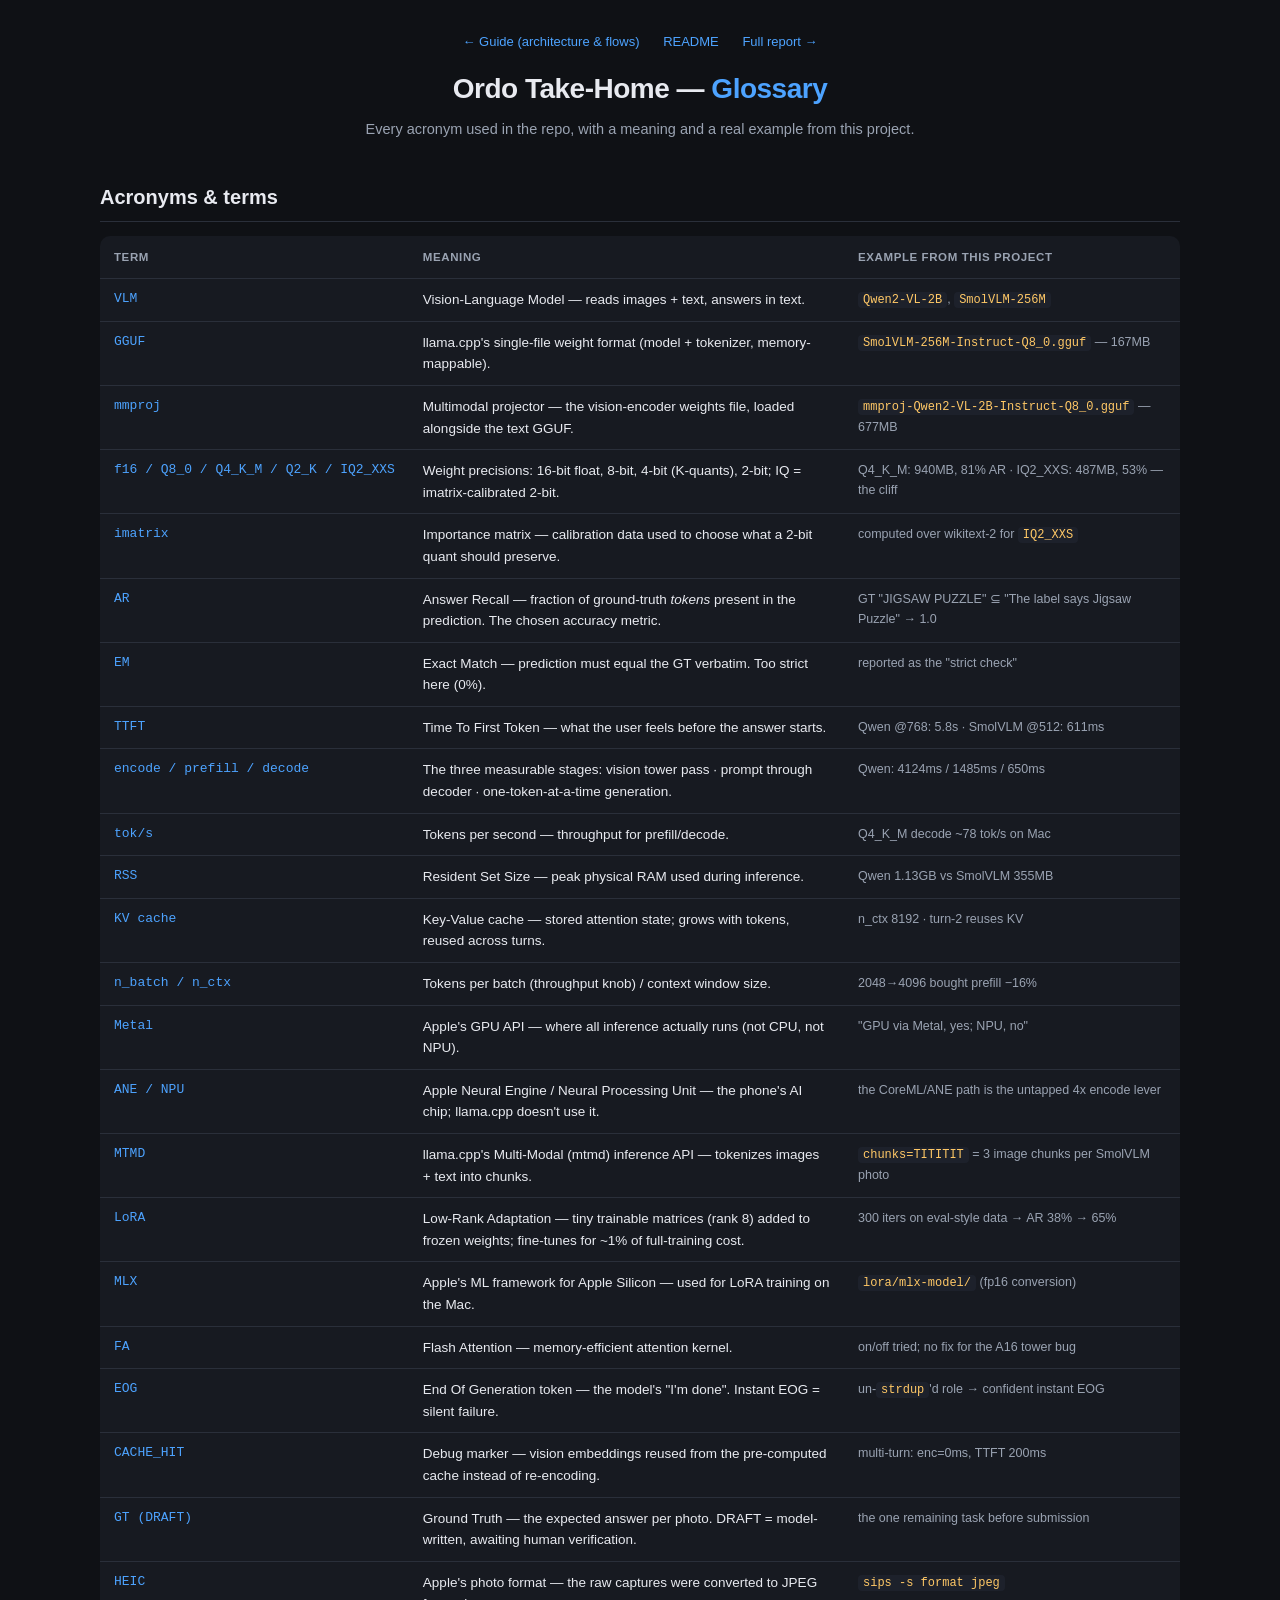
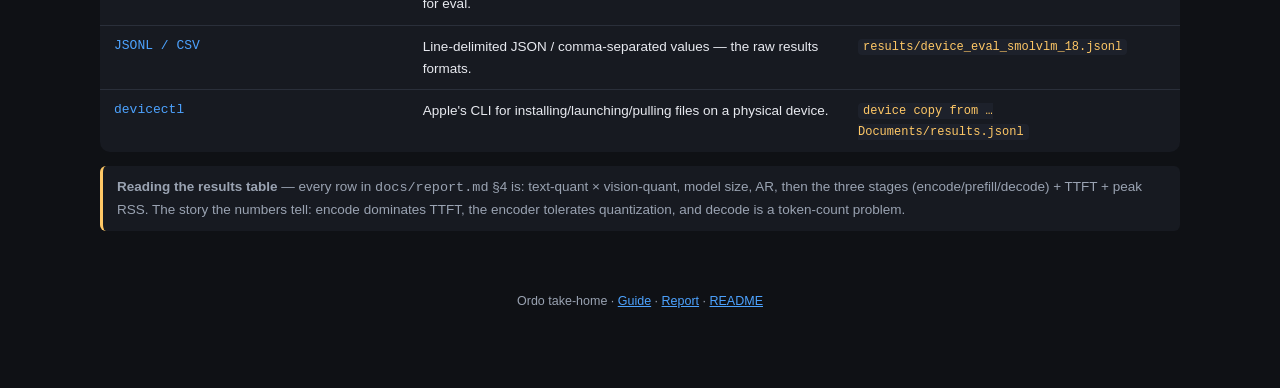
==== docs/glossary.html @ be32049b "Docs: glossary moved to docs/glossary.html (linked from guide + README); LoRA fine-tune architecture" ====
<!DOCTYPE html>
<html lang="en">
<head>
<meta charset="utf-8">
<meta name="viewport" content="width=device-width, initial-scale=1">
<title>Ordo Take-Home — Glossary</title>
<style>
  :root {
    --bg: #0f1115; --panel: #171a21; --panel2: #1d212b; --line: #2a2f3a;
    --text: #e8eaf0; --dim: #9aa3b2; --accent: #4da3ff; --accent2: #7ee2a8;
    --warn: #ffc866;
    --mono: ui-monospace, "SF Mono", Menlo, Consolas, monospace;
  }
  * { box-sizing: border-box; margin: 0; padding: 0; }
  body { background: var(--bg); color: var(--text); font: 15px/1.6 -apple-system, "Segoe UI", Roboto, sans-serif; padding: 32px 20px 80px; }
  .wrap { max-width: 1080px; margin: 0 auto; }
  header { text-align: center; margin-bottom: 32px; }
  h1 { font-size: 28px; letter-spacing: -0.5px; }
  h1 span { color: var(--accent); }
  .sub { color: var(--dim); margin-top: 6px; font-size: 14.5px; }
  .nav { margin-bottom: 14px; font-size: 13px; }
  .nav a { color: var(--accent); text-decoration: none; margin: 0 10px; }
  h2 { font-size: 20px; margin: 40px 0 14px; padding-bottom: 8px; border-bottom: 1px solid var(--line); }
  table { width: 100%; border-collapse: collapse; background: var(--panel); border-radius: 10px; overflow: hidden; }
  th { text-align: left; font-size: 11.5px; text-transform: uppercase; letter-spacing: 0.6px; color: var(--dim); padding: 12px 14px; border-bottom: 1px solid var(--line); }
  td { padding: 10px 14px; border-bottom: 1px solid var(--line); font-size: 13.5px; vertical-align: top; }
  tr:last-child td { border-bottom: none; }
  td.term { font-family: var(--mono); color: var(--accent); white-space: nowrap; font-size: 13px; }
  td.ex { color: var(--dim); font-size: 12.5px; }
  td.ex code { font-family: var(--mono); font-size: 12px; background: var(--panel2); padding: 1px 5px; border-radius: 4px; color: var(--warn); }
  td code { font-family: var(--mono); font-size: 12px; background: var(--panel2); padding: 1px 5px; border-radius: 4px; color: var(--accent); }
  .note { background: var(--panel); border-left: 3px solid var(--warn); padding: 10px 14px; border-radius: 6px; color: var(--dim); margin: 14px 0; font-size: 13.5px; }
  footer { margin-top: 60px; text-align: center; color: var(--dim); font-size: 12.5px; }
  footer a { color: var(--accent); }
</style>
</head>
<body>
<div class="wrap">

<header>
  <div class="nav">
    <a href="index.html">← Guide (architecture &amp; flows)</a>
    <a href="https://github.com/xpressabhi/ordo">README</a>
    <a href="https://github.com/xpressabhi/ordo/blob/main/docs/report.md">Full report →</a>
  </div>
  <h1>Ordo Take-Home — <span>Glossary</span></h1>
  <div class="sub">Every acronym used in the repo, with a meaning and a real example from this project.</div>
</header>

<h2>Acronyms &amp; terms</h2>
<table>
  <tr><th>Term</th><th>Meaning</th><th>Example from this project</th></tr>
  <tr><td class="term">VLM</td><td>Vision-Language Model — reads images + text, answers in text.</td><td class="ex"><code>Qwen2-VL-2B</code>, <code>SmolVLM-256M</code></td></tr>
  <tr><td class="term">GGUF</td><td>llama.cpp's single-file weight format (model + tokenizer, memory-mappable).</td><td class="ex"><code>SmolVLM-256M-Instruct-Q8_0.gguf</code> — 167MB</td></tr>
  <tr><td class="term">mmproj</td><td>Multimodal projector — the vision-encoder weights file, loaded alongside the text GGUF.</td><td class="ex"><code>mmproj-Qwen2-VL-2B-Instruct-Q8_0.gguf</code> — 677MB</td></tr>
  <tr><td class="term">f16 / Q8_0 / Q4_K_M / Q2_K / IQ2_XXS</td><td>Weight precisions: 16-bit float, 8-bit, 4-bit (K-quants), 2-bit; IQ = imatrix-calibrated 2-bit.</td><td class="ex">Q4_K_M: 940MB, 81% AR · IQ2_XXS: 487MB, 53% — the cliff</td></tr>
  <tr><td class="term">imatrix</td><td>Importance matrix — calibration data used to choose what a 2-bit quant should preserve.</td><td class="ex">computed over wikitext-2 for <code>IQ2_XXS</code></td></tr>
  <tr><td class="term">AR</td><td>Answer Recall — fraction of ground-truth <i>tokens</i> present in the prediction. The chosen accuracy metric.</td><td class="ex">GT "JIGSAW PUZZLE" ⊆ "The label says Jigsaw Puzzle" → 1.0</td></tr>
  <tr><td class="term">EM</td><td>Exact Match — prediction must equal the GT verbatim. Too strict here (0%).</td><td class="ex">reported as the "strict check"</td></tr>
  <tr><td class="term">TTFT</td><td>Time To First Token — what the user feels before the answer starts.</td><td class="ex">Qwen @768: 5.8s · SmolVLM @512: 611ms</td></tr>
  <tr><td class="term">encode / prefill / decode</td><td>The three measurable stages: vision tower pass · prompt through decoder · one-token-at-a-time generation.</td><td class="ex">Qwen: 4124ms / 1485ms / 650ms</td></tr>
  <tr><td class="term">tok/s</td><td>Tokens per second — throughput for prefill/decode.</td><td class="ex">Q4_K_M decode ~78 tok/s on Mac</td></tr>
  <tr><td class="term">RSS</td><td>Resident Set Size — peak physical RAM used during inference.</td><td class="ex">Qwen 1.13GB vs SmolVLM 355MB</td></tr>
  <tr><td class="term">KV cache</td><td>Key-Value cache — stored attention state; grows with tokens, reused across turns.</td><td class="ex">n_ctx 8192 · turn-2 reuses KV</td></tr>
  <tr><td class="term">n_batch / n_ctx</td><td>Tokens per batch (throughput knob) / context window size.</td><td class="ex">2048→4096 bought prefill −16%</td></tr>
  <tr><td class="term">Metal</td><td>Apple's GPU API — where all inference actually runs (not CPU, not NPU).</td><td class="ex">"GPU via Metal, yes; NPU, no"</td></tr>
  <tr><td class="term">ANE / NPU</td><td>Apple Neural Engine / Neural Processing Unit — the phone's AI chip; llama.cpp doesn't use it.</td><td class="ex">the CoreML/ANE path is the untapped 4x encode lever</td></tr>
  <tr><td class="term">MTMD</td><td>llama.cpp's Multi-Modal (mtmd) inference API — tokenizes images + text into chunks.</td><td class="ex"><code>chunks=TITITIT</code> = 3 image chunks per SmolVLM photo</td></tr>
  <tr><td class="term">LoRA</td><td>Low-Rank Adaptation — tiny trainable matrices (rank 8) added to frozen weights; fine-tunes for ~1% of full-training cost.</td><td class="ex">300 iters on eval-style data → AR 38% → 65%</td></tr>
  <tr><td class="term">MLX</td><td>Apple's ML framework for Apple Silicon — used for LoRA training on the Mac.</td><td class="ex"><code>lora/mlx-model/</code> (fp16 conversion)</td></tr>
  <tr><td class="term">FA</td><td>Flash Attention — memory-efficient attention kernel.</td><td class="ex">on/off tried; no fix for the A16 tower bug</td></tr>
  <tr><td class="term">EOG</td><td>End Of Generation token — the model's "I'm done". Instant EOG = silent failure.</td><td class="ex">un-<code>strdup</code>'d role → confident instant EOG</td></tr>
  <tr><td class="term">CACHE_HIT</td><td>Debug marker — vision embeddings reused from the pre-computed cache instead of re-encoding.</td><td class="ex">multi-turn: enc=0ms, TTFT 200ms</td></tr>
  <tr><td class="term">GT (DRAFT)</td><td>Ground Truth — the expected answer per photo. DRAFT = model-written, awaiting human verification.</td><td class="ex">the one remaining task before submission</td></tr>
  <tr><td class="term">HEIC</td><td>Apple's photo format — the raw captures were converted to JPEG for eval.</td><td class="ex"><code>sips -s format jpeg</code></td></tr>
  <tr><td class="term">JSONL / CSV</td><td>Line-delimited JSON / comma-separated values — the raw results formats.</td><td class="ex"><code>results/device_eval_smolvlm_18.jsonl</code></td></tr>
  <tr><td class="term">devicectl</td><td>Apple's CLI for installing/launching/pulling files on a physical device.</td><td class="ex"><code>device copy from … Documents/results.jsonl</code></td></tr>
</table>

<div class="note"><b>Reading the results table</b> — every row in <code>docs/report.md</code> §4 is: text-quant × vision-quant, model size, AR, then the three stages (encode/prefill/decode) + TTFT + peak RSS. The story the numbers tell: encode dominates TTFT, the encoder tolerates quantization, and decode is a token-count problem.</div>

<footer>
  Ordo take-home · <a href="index.html">Guide</a> · <a href="https://github.com/xpressabhi/ordo/blob/main/docs/report.md">Report</a> · <a href="https://github.com/xpressabhi/ordo">README</a>
</footer>

</div>
</body>
</html>
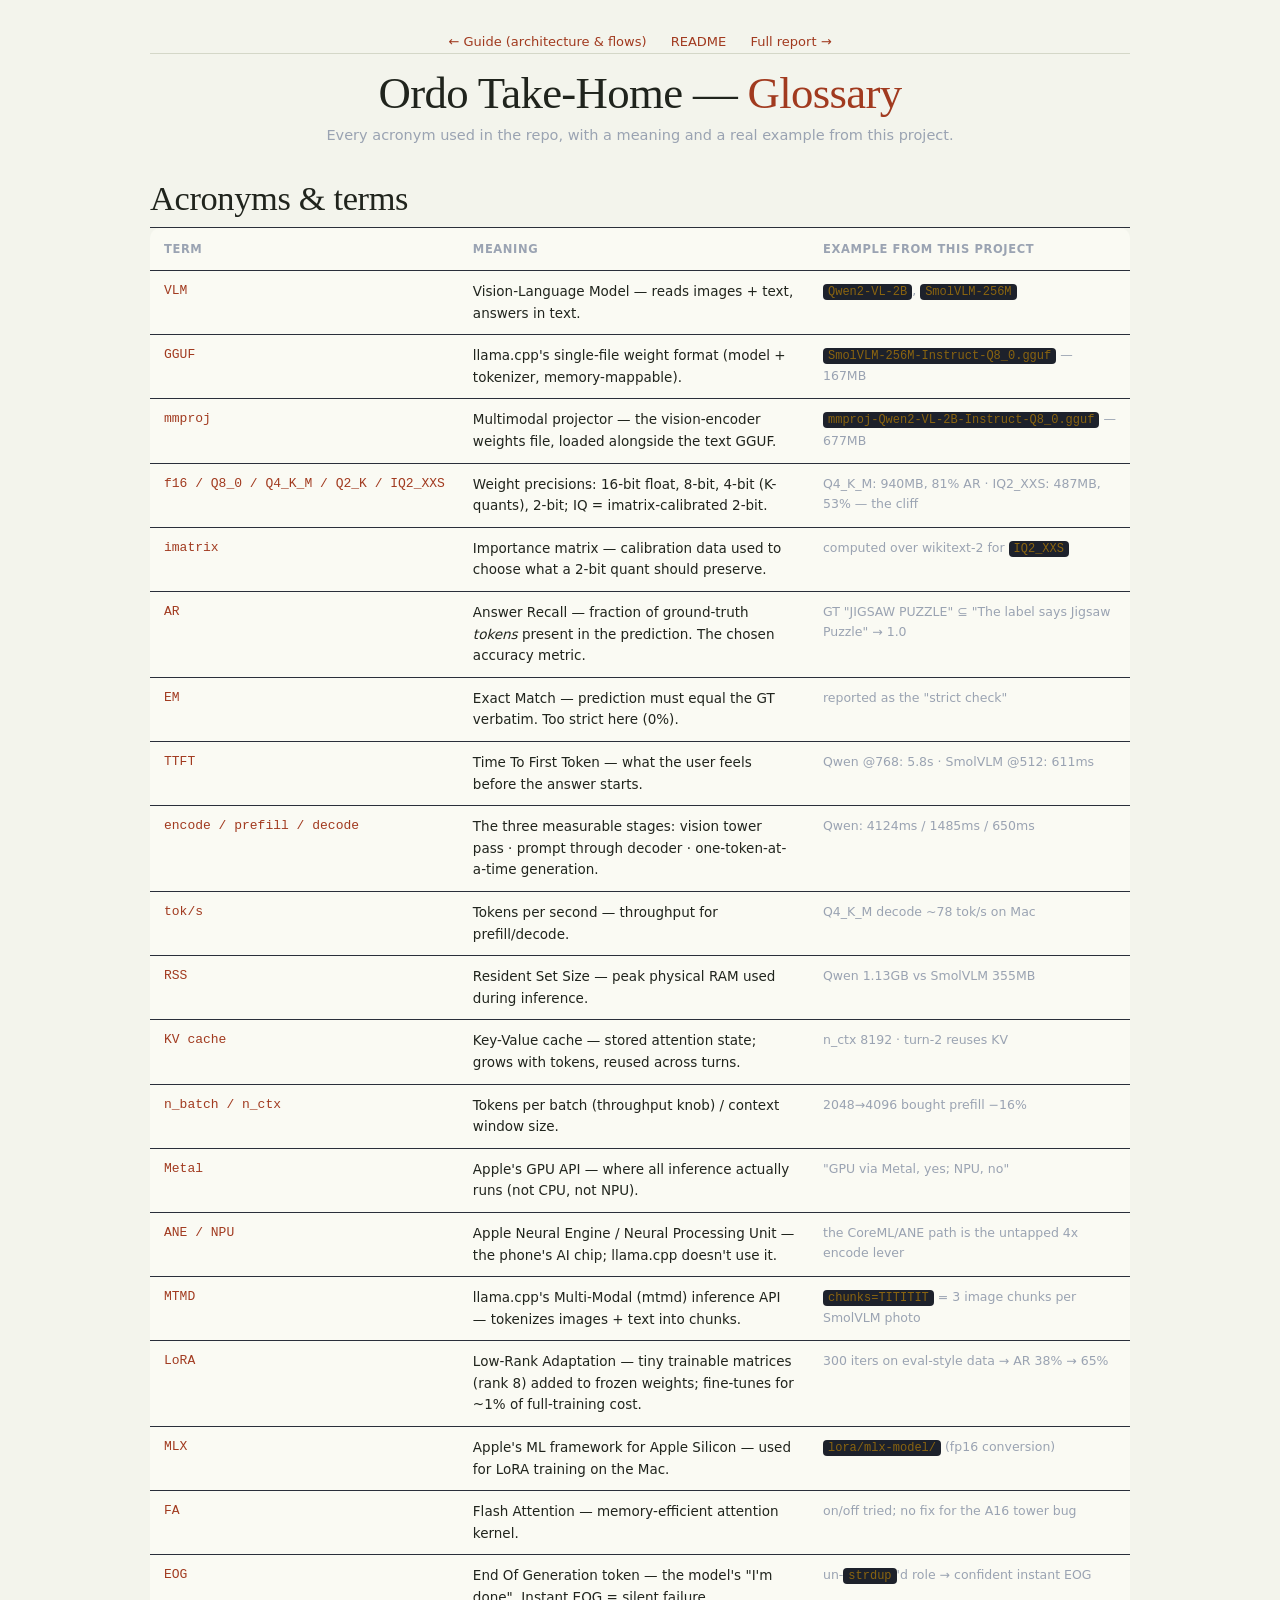
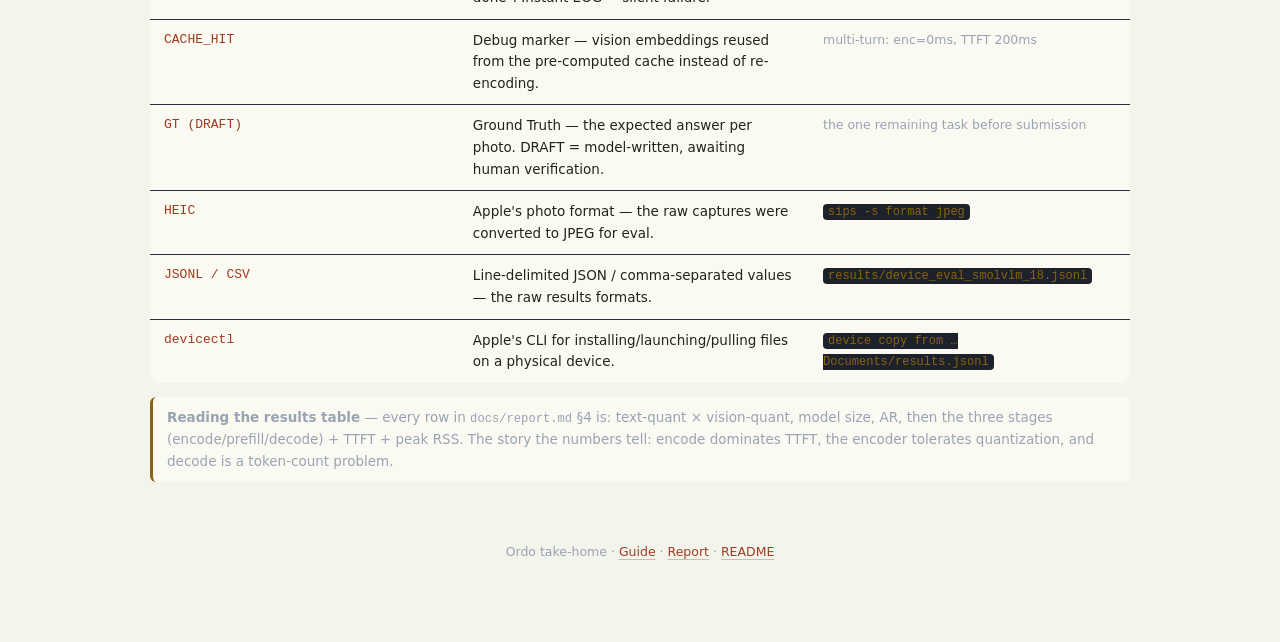
==== commit bbfe1099: "docs: adopt shared light-only theme from portfolio hub" ====
--- a/docs/glossary.html
+++ b/docs/glossary.html
@@ -33,6 +33,7 @@
   footer { margin-top: 60px; text-align: center; color: var(--dim); font-size: 12.5px; }
   footer a { color: var(--accent); }
 </style>
+<link rel="stylesheet" href="theme.css">
 </head>
 <body>
 <div class="wrap">
--- a/docs/theme.css
+++ b/docs/theme.css
@@ -0,0 +1,109 @@
+/*
+ * Shared visual system for every xpressabhi GitHub Pages site.
+ *
+ * Canonical source lives in the portfolio hub (theme/theme.css) and is copied
+ * into each sibling repo by `node scripts/sync-theme.mjs`. Light mode only:
+ * there is no dark theme anywhere in the family, by decision.
+ *
+ * Site-specific components (job-radar's filters and job rows, ordo's diagrams
+ * and KPI grid, tutor's session logs) stay in each site's own <style>. This
+ * file carries only what is genuinely shared: tokens, type, and the page
+ * skeleton (nav, section rhythm, footer).
+ */
+
+:root {
+  /* colour — roles, not decoration */
+  --paper: #f3f4ec;        /* page */
+  --panel: #fafaf3;        /* inset surface: cards, trees, code blocks */
+  --sunken: #e8ebdf;       /* one step below panel: chips, nodes, pills */
+  --ink: #20241d;          /* primary text */
+  --ink-2: #565c4e;        /* secondary text */
+  --ink-3: #666c5e;        /* meta, captions, labels */
+  --rule: #d4d7c8;         /* hairlines */
+  --rule-strong: #bfc3af;  /* emphasis rules, resting link underline */
+  --accent: #a13a1f;       /* brand: links, current state, marks */
+  --accent-bright: #e08a6e;/* accent for use on dark ink surfaces */
+  --ok: #45663a;           /* semantic — pass, live, success */
+  --warn: #8a6410;         /* semantic — caution */
+  --bad: #9c2b1f;          /* semantic — fail, removed, danger */
+
+  /* type */
+  --serif: "Iowan Old Style", "Palatino Linotype", Palatino, "Book Antiqua", Georgia, "Times New Roman", serif;
+  --sans: system-ui, -apple-system, "Segoe UI", Roboto, "Helvetica Neue", Arial, sans-serif;
+  --mono: ui-monospace, "SF Mono", SFMono-Regular, Menlo, Consolas, "Liberation Mono", monospace;
+
+  --wrap: 1060px;
+  color-scheme: light;
+}
+
+*, *::before, *::after { box-sizing: border-box; }
+
+body {
+  margin: 0;
+  background: var(--paper);
+  color: var(--ink);
+  font: 1rem/1.6 var(--sans);
+  -webkit-text-size-adjust: 100%;
+}
+
+.wrap { max-width: var(--wrap); margin: 0 auto; padding-inline: clamp(1.25rem, 4vw, 2.5rem); }
+
+/* type ------------------------------------------------------------------ */
+
+h1, h2, h3 { font-family: var(--serif); font-weight: 400; margin: 0; text-wrap: balance; }
+h1 { font-size: clamp(2.1rem, 4.4vw, 2.8rem); line-height: 1.12; letter-spacing: -0.015em; }
+h2 { font-size: clamp(1.6rem, 3.4vw, 2.15rem); line-height: 1.15; letter-spacing: -0.01em; }
+h3 { font-size: clamp(1.15rem, 2vw, 1.35rem); line-height: 1.25; }
+p { margin: 0; }
+code { font-family: var(--mono); font-size: 0.9em; }
+
+a { color: inherit; text-decoration: underline; text-decoration-color: var(--rule-strong); text-underline-offset: 0.2em; }
+a:hover { color: var(--accent); text-decoration-color: var(--accent); }
+
+:focus-visible { outline: 2px solid var(--accent); outline-offset: 2px; }
+::selection { background: rgba(161, 58, 31, 0.16); }
+
+.mono { font-family: var(--mono); }
+.sr-only { position: absolute; width: 1px; height: 1px; padding: 0; margin: -1px; overflow: hidden; clip: rect(0 0 0 0); white-space: nowrap; border: 0; }
+
+/* skip link ------------------------------------------------------------- */
+
+.skip { position: absolute; left: -9999px; top: 0; background: var(--ink); color: var(--paper);
+  padding: 0.6rem 1rem; z-index: 10; }
+.skip:focus { left: 0; }
+
+/* nav ------------------------------------------------------------------- */
+
+.nav { border-bottom: 1px solid var(--rule); }
+.nav-in { display: flex; align-items: center; justify-content: space-between; height: 64px; gap: 1rem; }
+.wordmark { font-family: var(--serif); font-size: 1.3rem; letter-spacing: 0.01em; text-decoration: none; }
+.wordmark:hover { color: var(--ink); text-decoration: none; }
+.nav-links { display: flex; align-items: center; gap: 1.25rem; }
+.nav-links a { text-decoration: none; color: var(--ink-2); font-size: 0.95rem; }
+.nav-links a:hover { color: var(--accent); text-decoration: underline; text-decoration-color: var(--accent); }
+
+/* section rhythm -------------------------------------------------------- */
+
+.section { border-top: 1px solid var(--rule); padding-block: clamp(3rem, 7vh, 4.5rem); }
+.section-lede { margin-top: 0.9rem; font-size: 1.02rem; color: var(--ink-2); max-width: 62ch; }
+
+/* footer ----------------------------------------------------------------- */
+
+.footer { border-top: 1px solid var(--rule); padding-block: 1.75rem 2.5rem; }
+.footer-in { display: flex; justify-content: space-between; align-items: baseline; gap: 1.5rem; flex-wrap: wrap; }
+.footer p { font-size: 0.88rem; color: var(--ink-2); }
+.footer-links { display: flex; gap: 1.5rem; flex-wrap: wrap; }
+.footer-links a { font-size: 0.88rem; color: var(--ink-2); text-decoration: none; }
+.footer-links a:hover { color: var(--accent); text-decoration: underline; text-decoration-color: var(--accent); }
+.projects-bar { margin-top: 0.7rem; line-height: 1.9; }
+
+/* responsive ------------------------------------------------------------- */
+
+@media (max-width: 640px) {
+  .nav-in { height: auto; padding-block: 0.75rem; flex-direction: column; align-items: flex-start; gap: 0.5rem; }
+  .nav-links { flex-wrap: wrap; gap: 0.9rem; }
+}
+
+@media (prefers-reduced-motion: reduce) {
+  * { transition: none !important; animation: none !important; }
+}
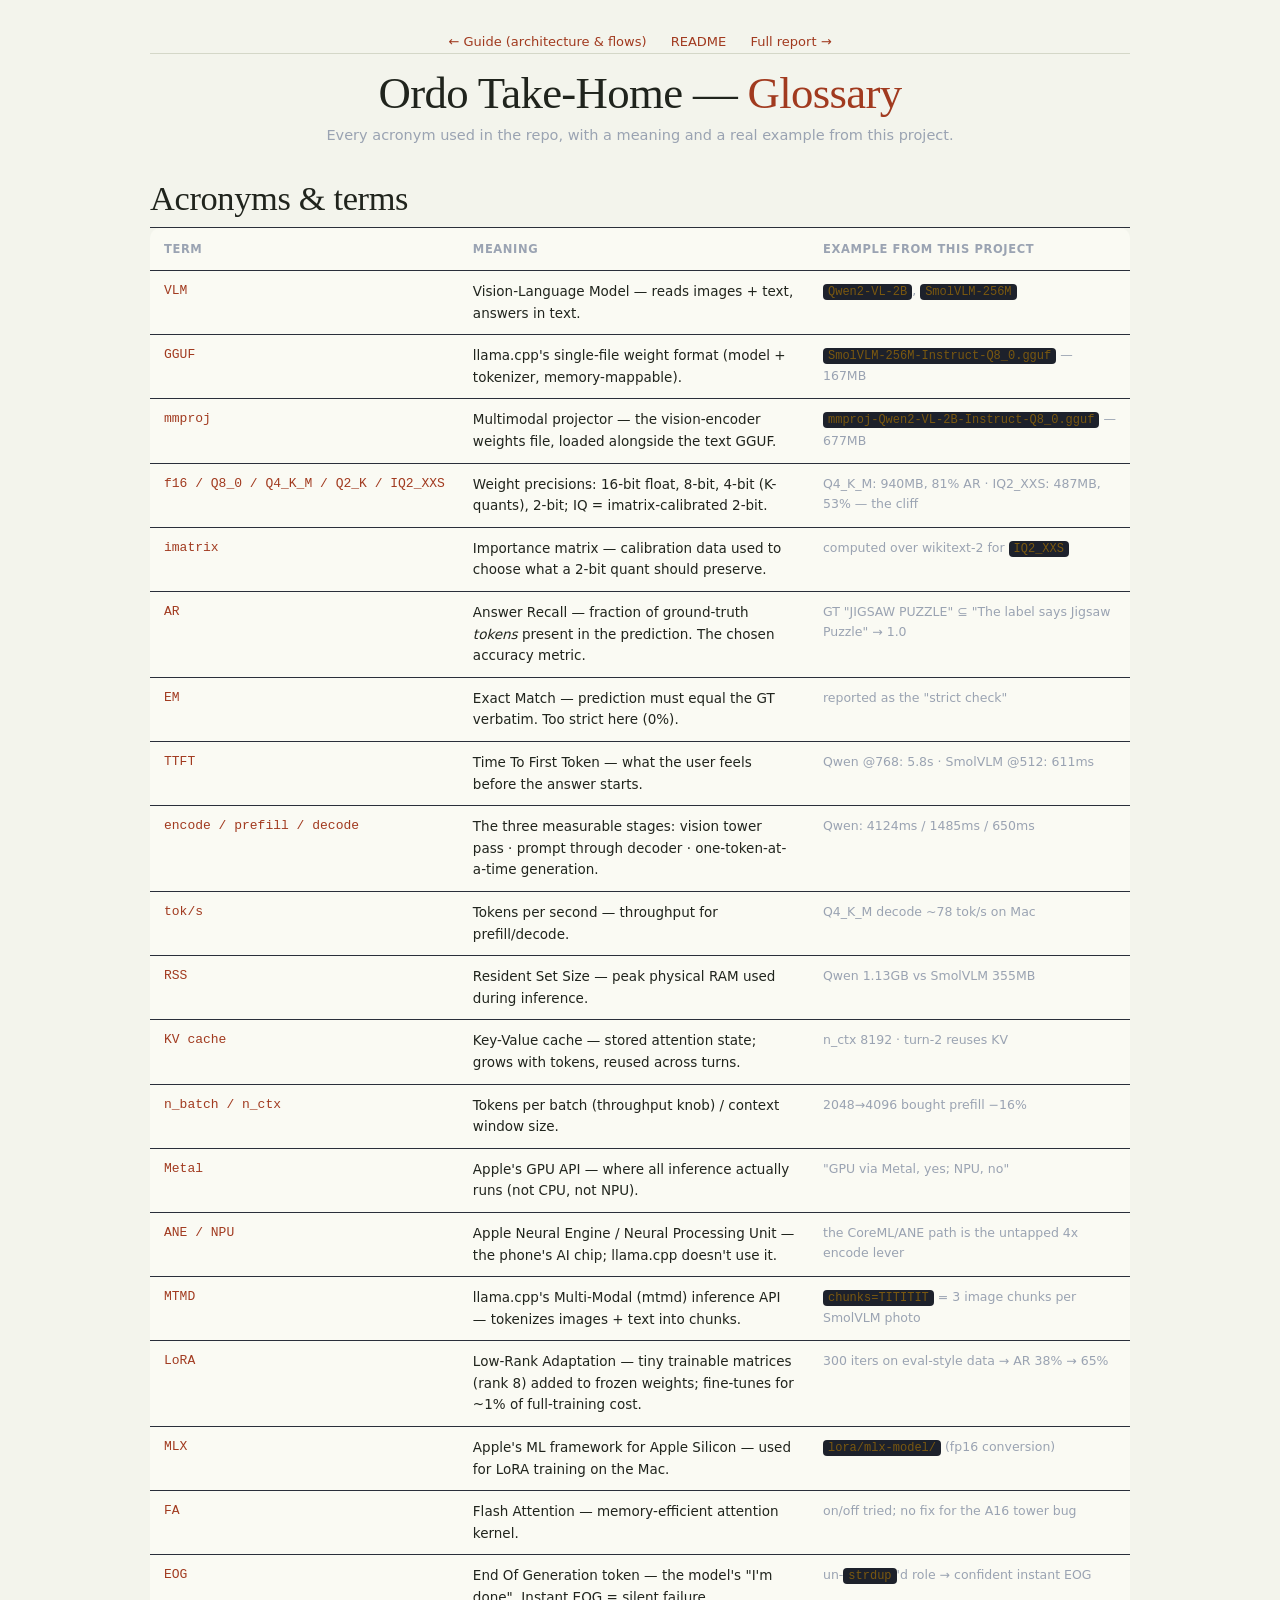
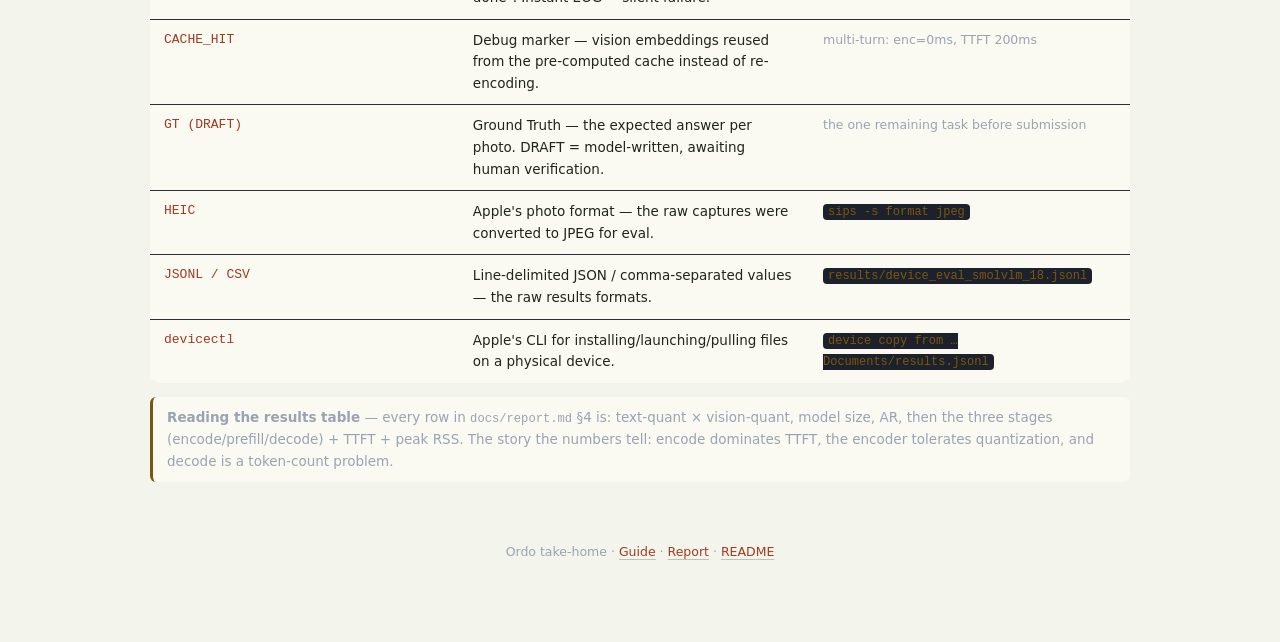
==== commit 47b4b045: "docs: adopt shared light-only theme from portfolio hub" ====
--- a/docs/glossary.html
+++ b/docs/glossary.html
@@ -36,6 +36,8 @@
 <link rel="stylesheet" href="theme.css">
 </head>
 <body>
+<a class="skip" href="#main">Skip to content</a>
+<main id="main">
 <div class="wrap">
 
 <header>
@@ -83,6 +85,7 @@
 <footer>
   Ordo take-home · <a href="index.html">Guide</a> · <a href="https://github.com/xpressabhi/ordo/blob/main/docs/report.md">Report</a> · <a href="https://github.com/xpressabhi/ordo">README</a>
 </footer>
+</main>
 
 </div>
 </body>
--- a/docs/theme.css
+++ b/docs/theme.css
@@ -24,7 +24,7 @@
   --accent: #a13a1f;       /* brand: links, current state, marks */
   --accent-bright: #e08a6e;/* accent for use on dark ink surfaces */
   --ok: #45663a;           /* semantic — pass, live, success */
-  --warn: #8a6410;         /* semantic — caution */
+  --warn: #7a5810;         /* semantic — caution */
   --bad: #9c2b1f;          /* semantic — fail, removed, danger */
 
   /* type */
